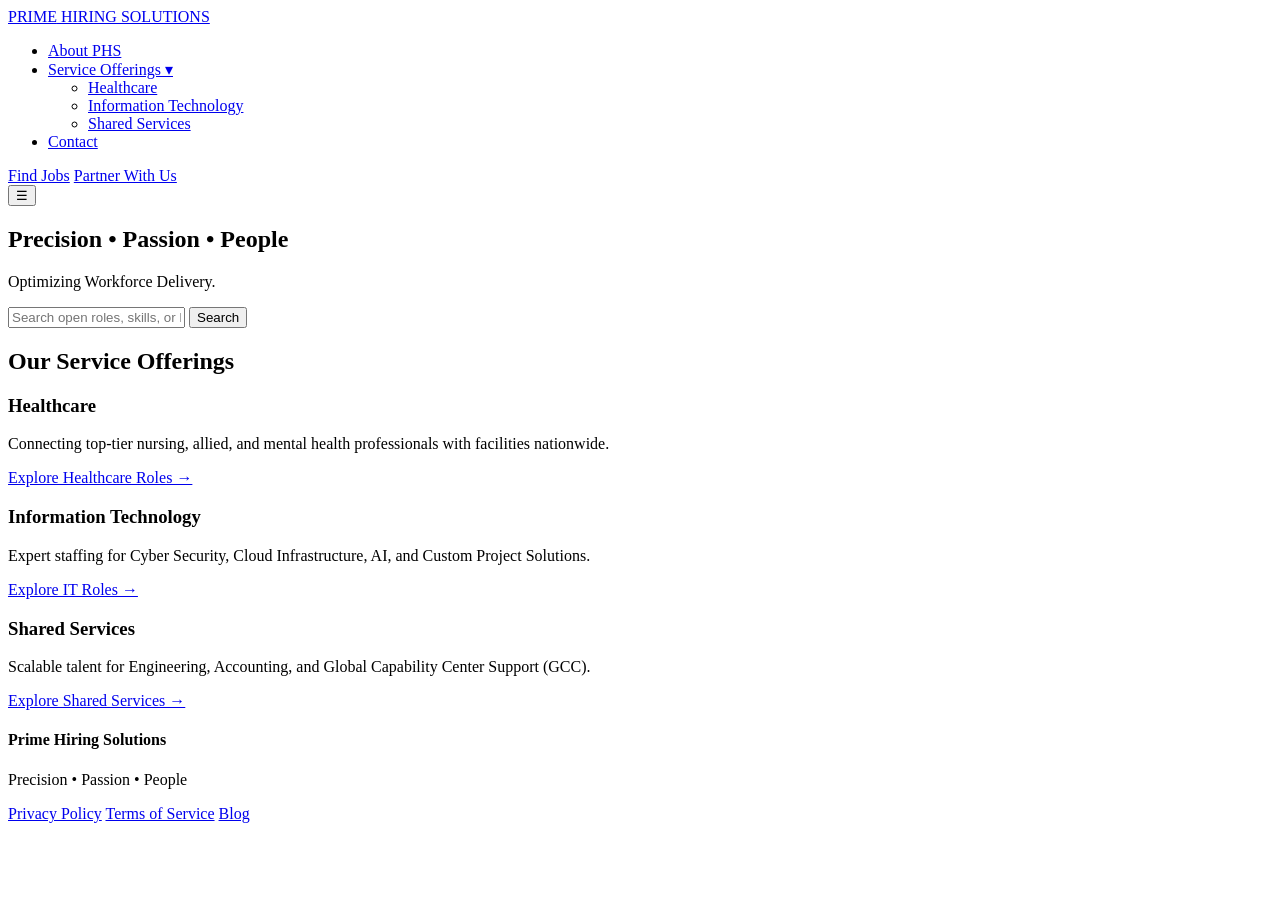
==== index.html @ 1eda15e0 "Rename gemini-code-1779419679469.html to index.html" ====
<!DOCTYPE html>
<html lang="en">
<head>
    <meta charset="UTF-8">
    <meta name="viewport" content="width=device-width, initial-scale=1.0">
    <title>Prime Hiring Solutions | Optimizing Workforce Delivery</title>
    <link rel="stylesheet" href="style.css">
</head>
<body>

    <header class="site-header">
        <div class="container nav-container">
            <div class="logo">
                <a href="#">
                    <span class="logo-text-blue">PRIME</span><span class="logo-text-teal"> HIRING SOLUTIONS</span>
                </a>
            </div>
            
            <nav class="main-nav">
                <ul class="nav-links">
                    <li><a href="#about">About PHS</a></li>
                    <li class="dropdown">
                        <a href="#services">Service Offerings ▾</a>
                        <ul class="dropdown-menu">
                            <li><a href="#healthcare">Healthcare</a></li>
                            <li><a href="#it">Information Technology</a></li>
                            <li><a href="#shared-services">Shared Services</a></li>
                        </ul>
                    </li>
                    <li><a href="#contact">Contact</a></li>
                </ul>
            </nav>

            <div class="header-actions">
                <a href="#find-jobs" class="btn btn-secondary">Find Jobs</a>
                <a href="#partner" class="btn btn-primary">Partner With Us</a>
            </div>

            <button class="mobile-menu-toggle" aria-label="Toggle menu">☰</button>
        </div>
    </header>

    <section class="hero">
        <div class="container hero-content">
            <h1>Precision • Passion • People</h1>
            <p class="subtitle">Optimizing Workforce Delivery.</p>
            <div class="hero-search">
                <input type="text" placeholder="Search open roles, skills, or locations...">
                <button class="btn btn-primary">Search</button>
            </div>
        </div>
    </section>

    <section id="services" class="services-section">
        <div class="container">
            <h2>Our Service Offerings</h2>
            <div class="service-grid">
                
                <div class="service-card">
                    <div class="card-indicator"></div>
                    <h3>Healthcare</h3>
                    <p>Connecting top-tier nursing, allied, and mental health professionals with facilities nationwide.</p>
                    <a href="#healthcare" class="text-link">Explore Healthcare Roles →</a>
                </div>

                <div class="service-card">
                    <div class="card-indicator"></div>
                    <h3>Information Technology</h3>
                    <p>Expert staffing for Cyber Security, Cloud Infrastructure, AI, and Custom Project Solutions.</p>
                    <a href="#it" class="text-link">Explore IT Roles →</a>
                </div>

                <div class="service-card">
                    <div class="card-indicator"></div>
                    <h3>Shared Services</h3>
                    <p>Scalable talent for Engineering, Accounting, and Global Capability Center Support (GCC).</p>
                    <a href="#shared-services" class="text-link">Explore Shared Services →</a>
                </div>

            </div>
        </div>
    </section>

    <footer class="site-footer">
        <div class="container footer-content">
            <div class="footer-brand">
                <h4>Prime Hiring Solutions</h4>
                <p>Precision • Passion • People</p>
            </div>
            <div class="footer-links">
                <a href="#privacy">Privacy Policy</a>
                <a href="#terms">Terms of Service</a>
                <a href="/blog">Blog</a> </div>
        </div>
    </footer>

    <script src="script.js"></script>
</body>
</html>
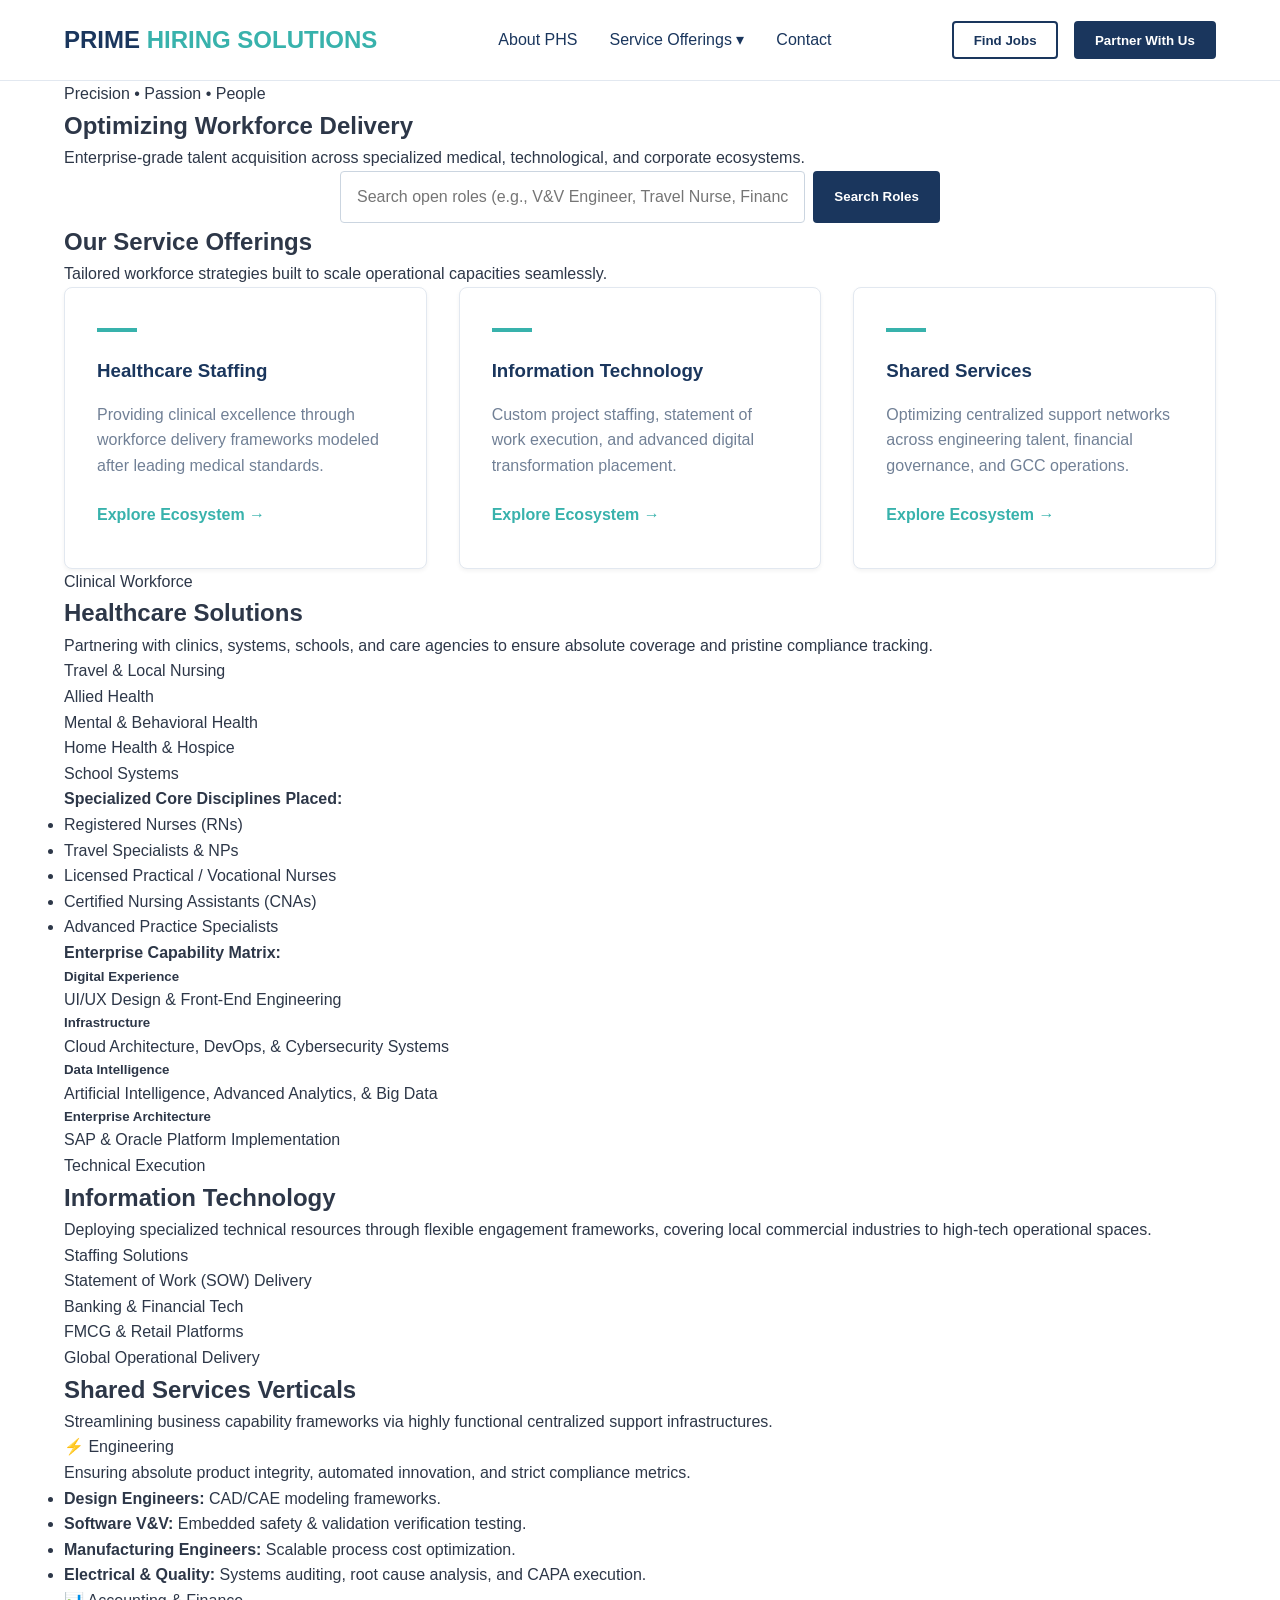
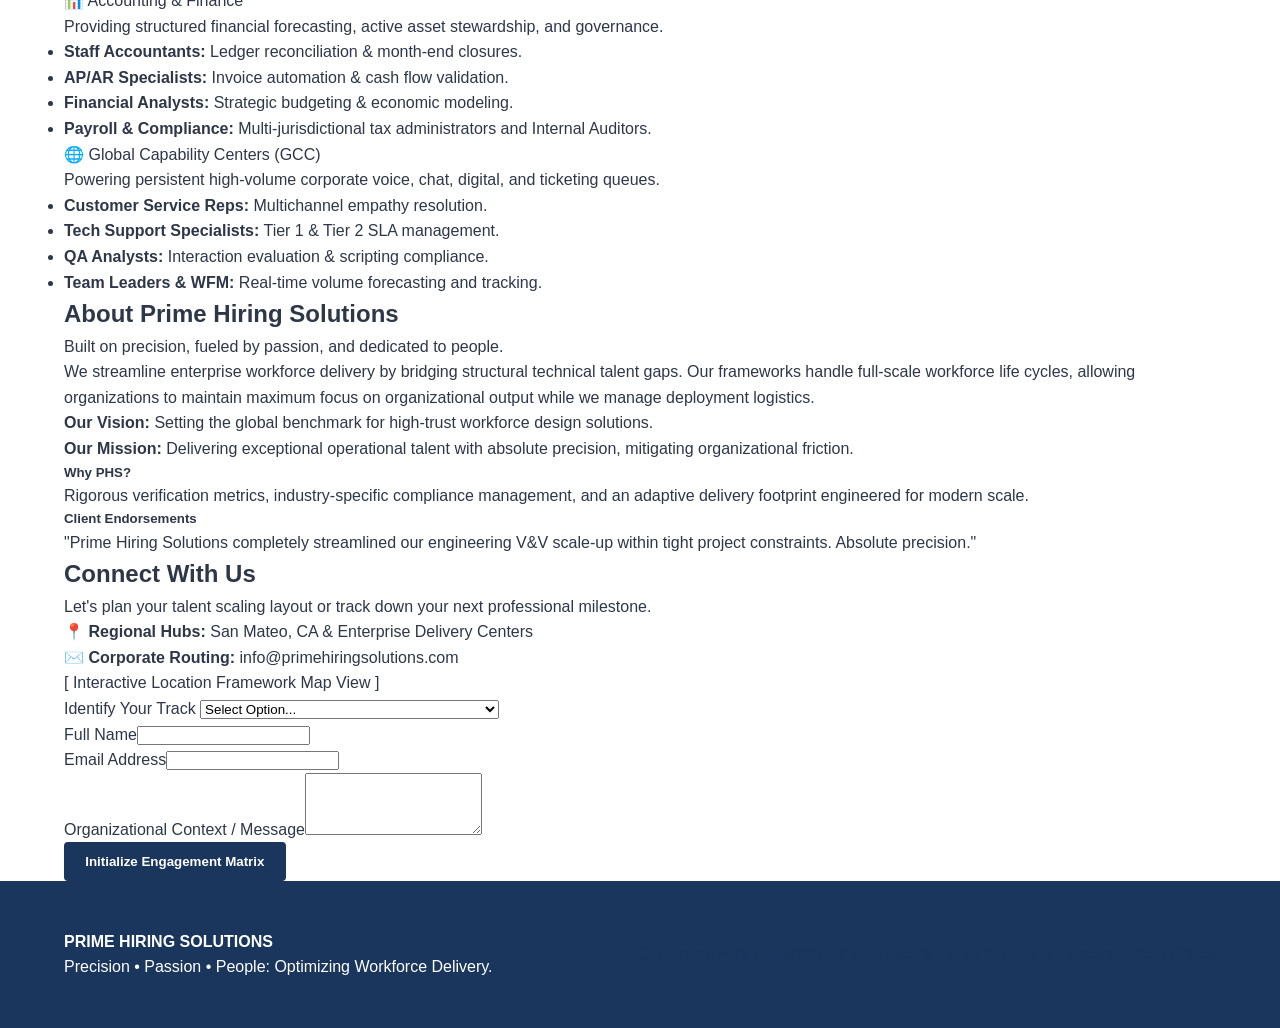
==== commit e85bf0b2: "Update index.html" ====
--- a/index.html
+++ b/index.html
@@ -3,7 +3,7 @@
 <head>
     <meta charset="UTF-8">
     <meta name="viewport" content="width=device-width, initial-scale=1.0">
-    <title>Prime Hiring Solutions | Optimizing Workforce Delivery</title>
+    <title>Prime Hiring Solutions | Precision • Passion • People</title>
     <link rel="stylesheet" href="style.css">
 </head>
 <body>
@@ -11,86 +11,254 @@
     <header class="site-header">
         <div class="container nav-container">
             <div class="logo">
-                <a href="#">
+                <a href="#home">
                     <span class="logo-text-blue">PRIME</span><span class="logo-text-teal"> HIRING SOLUTIONS</span>
                 </a>
             </div>
             
             <nav class="main-nav">
                 <ul class="nav-links">
-                    <li><a href="#about">About PHS</a></li>
+                    <li><a href="#about-section">About PHS</a></li>
                     <li class="dropdown">
-                        <a href="#services">Service Offerings ▾</a>
+                        <a href="#services-section" class="dropdown-toggle">Service Offerings ▾</a>
                         <ul class="dropdown-menu">
-                            <li><a href="#healthcare">Healthcare</a></li>
-                            <li><a href="#it">Information Technology</a></li>
-                            <li><a href="#shared-services">Shared Services</a></li>
+                            <li><a href="#healthcare-detail">Healthcare</a></li>
+                            <li><a href="#it-detail">Information Technology</a></li>
+                            <li><a href="#shared-detail">Shared Services</a></li>
                         </ul>
                     </li>
-                    <li><a href="#contact">Contact</a></li>
+                    <li><a href="#contact-section">Contact</a></li>
                 </ul>
             </nav>
 
             <div class="header-actions">
-                <a href="#find-jobs" class="btn btn-secondary">Find Jobs</a>
-                <a href="#partner" class="btn btn-primary">Partner With Us</a>
+                <button class="btn btn-secondary" onclick="scrollToSection('contact-section')">Find Jobs</button>
+                <button class="btn btn-primary" onclick="scrollToSection('contact-section')">Partner With Us</button>
             </div>
 
             <button class="mobile-menu-toggle" aria-label="Toggle menu">☰</button>
         </div>
     </header>
 
-    <section class="hero">
-        <div class="container hero-content">
-            <h1>Precision • Passion • People</h1>
-            <p class="subtitle">Optimizing Workforce Delivery.</p>
-            <div class="hero-search">
-                <input type="text" placeholder="Search open roles, skills, or locations...">
-                <button class="btn btn-primary">Search</button>
-            </div>
-        </div>
-    </section>
-
-    <section id="services" class="services-section">
-        <div class="container">
-            <h2>Our Service Offerings</h2>
-            <div class="service-grid">
-                
-                <div class="service-card">
-                    <div class="card-indicator"></div>
-                    <h3>Healthcare</h3>
-                    <p>Connecting top-tier nursing, allied, and mental health professionals with facilities nationwide.</p>
-                    <a href="#healthcare" class="text-link">Explore Healthcare Roles →</a>
-                </div>
-
-                <div class="service-card">
-                    <div class="card-indicator"></div>
-                    <h3>Information Technology</h3>
-                    <p>Expert staffing for Cyber Security, Cloud Infrastructure, AI, and Custom Project Solutions.</p>
-                    <a href="#it" class="text-link">Explore IT Roles →</a>
-                </div>
-
-                <div class="service-card">
-                    <div class="card-indicator"></div>
-                    <h3>Shared Services</h3>
-                    <p>Scalable talent for Engineering, Accounting, and Global Capability Center Support (GCC).</p>
-                    <a href="#shared-services" class="text-link">Explore Shared Services →</a>
-                </div>
-
-            </div>
-        </div>
-    </section>
+    <main>
+        
+        <section id="home" class="hero-viewport">
+            <div class="container hero-content">
+                <span class="motto-badge">Precision • Passion • People</span>
+                <h1>Optimizing Workforce Delivery</h1>
+                <p class="subtitle">Enterprise-grade talent acquisition across specialized medical, technological, and corporate ecosystems.</p>
+                <div class="hero-search">
+                    <input type="text" placeholder="Search open roles (e.g., V&V Engineer, Travel Nurse, Financial Analyst)...">
+                    <button class="btn btn-primary">Search Roles</button>
+                </div>
+            </div>
+        </section>
+
+        <section id="services-section" class="section-padding bg-white">
+            <div class="container">
+                <div class="section-header">
+                    <h2>Our Service Offerings</h2>
+                    <p>Tailored workforce strategies built to scale operational capacities seamlessly.</p>
+                </div>
+                <div class="service-grid">
+                    <div class="service-card" onclick="scrollToSection('healthcare-detail')">
+                        <div class="card-indicator"></div>
+                        <h3>Healthcare Staffing</h3>
+                        <p>Providing clinical excellence through workforce delivery frameworks modeled after leading medical standards.</p>
+                        <span class="text-link">Explore Ecosystem →</span>
+                    </div>
+                    <div class="service-card" onclick="scrollToSection('it-detail')">
+                        <div class="card-indicator"></div>
+                        <h3>Information Technology</h3>
+                        <p>Custom project staffing, statement of work execution, and advanced digital transformation placement.</p>
+                        <span class="text-link">Explore Ecosystem →</span>
+                    </div>
+                    <div class="service-card" onclick="scrollToSection('shared-detail')">
+                        <div class="card-indicator"></div>
+                        <h3>Shared Services</h3>
+                        <p>Optimizing centralized support networks across engineering talent, financial governance, and GCC operations.</p>
+                        <span class="text-link">Explore Ecosystem →</span>
+                    </div>
+                </div>
+            </div>
+        </section>
+
+        <section id="healthcare-detail" class="section-padding bg-light">
+            <div class="container">
+                <div class="segment-grid">
+                    <div class="segment-info">
+                        <span class="segment-tag">Clinical Workforce</span>
+                        <h2>Healthcare Solutions</h2>
+                        <p>Partnering with clinics, systems, schools, and care agencies to ensure absolute coverage and pristine compliance tracking.</p>
+                        <div class="sub-verticals">
+                            <div class="vertical-pill">Travel & Local Nursing</div>
+                            <div class="vertical-pill">Allied Health</div>
+                            <div class="vertical-pill">Mental & Behavioral Health</div>
+                            <div class="vertical-pill">Home Health & Hospice</div>
+                            <div class="vertical-pill">School Systems</div>
+                        </div>
+                    </div>
+                    <div class="segment-roles">
+                        <h4>Specialized Core Disciplines Placed:</h4>
+                        <ul class="role-list">
+                            <li>Registered Nurses (RNs)</li>
+                            <li>Travel Specialists & NPs</li>
+                            <li>Licensed Practical / Vocational Nurses</li>
+                            <li>Certified Nursing Assistants (CNAs)</li>
+                            <li>Advanced Practice Specialists</li>
+                        </ul>
+                    </div>
+                </div>
+            </div>
+        </section>
+
+        <section id="it-detail" class="section-padding bg-white">
+            <div class="container">
+                <div class="segment-grid inverse">
+                    <div class="segment-roles">
+                        <h4>Enterprise Capability Matrix:</h4>
+                        <div class="tech-matrix">
+                            <div class="matrix-box"><h5>Digital Experience</h5><p>UI/UX Design & Front-End Engineering</p></div>
+                            <div class="matrix-box"><h5>Infrastructure</h5><p>Cloud Architecture, DevOps, & Cybersecurity Systems</p></div>
+                            <div class="matrix-box"><h5>Data Intelligence</h5><p>Artificial Intelligence, Advanced Analytics, & Big Data</p></div>
+                            <div class="matrix-box"><h5>Enterprise Architecture</h5><p>SAP & Oracle Platform Implementation</p></div>
+                        </div>
+                    </div>
+                    <div class="segment-info">
+                        <span class="segment-tag">Technical Execution</span>
+                        <h2>Information Technology</h2>
+                        <p>Deploying specialized technical resources through flexible engagement frameworks, covering local commercial industries to high-tech operational spaces.</p>
+                        <div class="sub-verticals">
+                            <div class="vertical-pill">Staffing Solutions</div>
+                            <div class="vertical-pill">Statement of Work (SOW) Delivery</div>
+                            <div class="vertical-pill">Banking & Financial Tech</div>
+                            <div class="vertical-pill">FMCG & Retail Platforms</div>
+                        </div>
+                    </div>
+                </div>
+            </div>
+        </section>
+
+        <section id="shared-detail" class="section-padding bg-light">
+            <div class="container">
+                <div class="section-header center">
+                    <span class="segment-tag">Global Operational Delivery</span>
+                    <h2>Shared Services Verticals</h2>
+                    <p>Streamlining business capability frameworks via highly functional centralized support infrastructures.</p>
+                </div>
+                <div class="shared-grid">
+                    <div class="shared-column">
+                        <div class="column-header">⚡ Engineering</div>
+                        <p class="column-desc">Ensuring absolute product integrity, automated innovation, and strict compliance metrics.</p>
+                        <ul class="role-list density-high">
+                            <li><strong>Design Engineers:</strong> CAD/CAE modeling frameworks.</li>
+                            <li><strong>Software V&V:</strong> Embedded safety & validation verification testing.</li>
+                            <li><strong>Manufacturing Engineers:</strong> Scalable process cost optimization.</li>
+                            <li><strong>Electrical & Quality:</strong> Systems auditing, root cause analysis, and CAPA execution.</li>
+                        </ul>
+                    </div>
+                    <div class="shared-column">
+                        <div class="column-header">📊 Accounting & Finance</div>
+                        <p class="column-desc">Providing structured financial forecasting, active asset stewardship, and governance.</p>
+                        <ul class="role-list density-high">
+                            <li><strong>Staff Accountants:</strong> Ledger reconciliation & month-end closures.</li>
+                            <li><strong>AP/AR Specialists:</strong> Invoice automation & cash flow validation.</li>
+                            <li><strong>Financial Analysts:</strong> Strategic budgeting & economic modeling.</li>
+                            <li><strong>Payroll & Compliance:</strong> Multi-jurisdictional tax administrators and Internal Auditors.</li>
+                        </ul>
+                    </div>
+                    <div class="shared-column">
+                        <div class="column-header">🌐 Global Capability Centers (GCC)</div>
+                        <p class="column-desc">Powering persistent high-volume corporate voice, chat, digital, and ticketing queues.</p>
+                        <ul class="role-list density-high">
+                            <li><strong>Customer Service Reps:</strong> Multichannel empathy resolution.</li>
+                            <li><strong>Tech Support Specialists:</strong> Tier 1 & Tier 2 SLA management.</li>
+                            <li><strong>QA Analysts:</strong> Interaction evaluation & scripting compliance.</li>
+                            <li><strong>Team Leaders & WFM:</strong> Real-time volume forecasting and tracking.</li>
+                        </ul>
+                    </div>
+                </div>
+            </div>
+        </section>
+
+        <section id="about-section" class="section-padding bg-white">
+            <div class="container">
+                <div class="about-grid">
+                    <div class="about-main">
+                        <h2>About Prime Hiring Solutions</h2>
+                        <p class="lead">Built on precision, fueled by passion, and dedicated to people.</p>
+                        <p>We streamline enterprise workforce delivery by bridging structural technical talent gaps. Our frameworks handle full-scale workforce life cycles, allowing organizations to maintain maximum focus on organizational output while we manage deployment logistics.</p>
+                        <div class="pillars-layout">
+                            <div class="pillar-point"><strong>Our Vision:</strong> Setting the global benchmark for high-trust workforce design solutions.</div>
+                            <div class="pillar-point"><strong>Our Mission:</strong> Delivering exceptional operational talent with absolute precision, mitigating organizational friction.</div>
+                        </div>
+                    </div>
+                    <div class="about-sidebar">
+                        <div class="info-widget">
+                            <h5>Why PHS?</h5>
+                            <p>Rigorous verification metrics, industry-specific compliance management, and an adaptive delivery footprint engineered for modern scale.</p>
+                        </div>
+                        <div class="info-widget">
+                            <h5>Client Endorsements</h5>
+                            <blockquote class="testimonial-quote">
+                                "Prime Hiring Solutions completely streamlined our engineering V&V scale-up within tight project constraints. Absolute precision."
+                            </blockquote>
+                        </div>
+                    </div>
+                </div>
+            </div>
+        </section>
+
+        <section id="contact-section" class="section-padding bg-light">
+            <div class="container">
+                <div class="contact-wrapper">
+                    <div class="contact-details-panel">
+                        <h2>Connect With Us</h2>
+                        <p>Let's plan your talent scaling layout or track down your next professional milestone.</p>
+                        <div class="contact-meta">
+                            <div class="meta-item">📍 <strong>Regional Hubs:</strong> San Mateo, CA & Enterprise Delivery Centers</div>
+                            <div class="meta-item">✉️ <strong>Corporate Routing:</strong> info@primehiringsolutions.com</div>
+                        </div>
+                        <div class="map-container-mock">
+                            <div class="map-graphic">[ Interactive Location Framework Map View ]</div>
+                        </div>
+                    </div>
+                    <div class="contact-form-panel">
+                        <form onsubmit="event.preventDefault(); alert('Transmission Successful. An enterprise partner representative will follow up within 1 business hour.');">
+                            <div class="form-group">
+                                <label>Identify Your Track</label>
+                                <select required>
+                                    <option value="">Select Option...</option>
+                                    <option value="employer">I am an Employer seeking Workforce Solutions</option>
+                                    <option value="candidate">I am a Professional searching for Open Roles</option>
+                                </select>
+                            </div>
+                            <div class="form-row">
+                                <div class="form-group"><label>Full Name</label><input type="text" required></div>
+                                <div class="form-group"><label>Email Address</label><input type="email" required></div>
+                            </div>
+                            <div class="form-group"><label>Organizational Context / Message</label><textarea rows="4" required></textarea></div>
+                            <button type="submit" class="btn btn-primary full-width">Initialize Engagement Matrix</button>
+                        </form>
+                    </div>
+                </div>
+            </div>
+        </section>
+
+    </main>
 
     <footer class="site-footer">
         <div class="container footer-content">
             <div class="footer-brand">
-                <h4>Prime Hiring Solutions</h4>
-                <p>Precision • Passion • People</p>
-            </div>
-            <div class="footer-links">
-                <a href="#privacy">Privacy Policy</a>
-                <a href="#terms">Terms of Service</a>
-                <a href="/blog">Blog</a> </div>
+                <h4>PRIME HIRING SOLUTIONS</h4>
+                <p>Precision • Passion • People: Optimizing Workforce Delivery.</p>
+            </div>
+            <div class="footer-nav-block">
+                <a href="#about-section">Our Framework</a>
+                <a href="#services-section">Capability Directory</a>
+                <a href="#contact-section" class="highlight-link">Book Consult Meeting</a>
+                <a href="/blog" class="backend-editable">Corporate Blog (CMS)</a>
+            </div>
         </div>
     </footer>
 
--- a/style.css
+++ b/style.css
@@ -0,0 +1,282 @@
+/* Color Palette Variables */
+:root {
+    --white: #ffffff;
+    --dark-blue: #1A365D; /* Adjust hex to your exact brand blue */
+    --light-teal: #38B2AC; /* Adjust hex to your exact brand teal */
+    --light-gray: #F7FAFC;
+    --text-main: #2D3748;
+    --text-muted: #718096;
+}
+
+/* Base Reset & Typography */
+* {
+    margin: 0;
+    padding: 0;
+    box-sizing: border-box;
+}
+
+body {
+    font-family: 'Segoe UI', Roboto, Helvetica, Arial, sans-serif;
+    background-color: var(--white);
+    color: var(--text-main);
+    line-height: 1.6;
+}
+
+a {
+    text-decoration: none;
+    color: var(--dark-blue);
+    transition: color 0.3s ease;
+}
+
+a:hover {
+    color: var(--light-teal);
+}
+
+.container {
+    width: 90%;
+    max-width: 1200px;
+    margin: 0 auto;
+}
+
+/* Header & Navigation */
+.site-header {
+    background-color: var(--white);
+    border-bottom: 1px solid #E2E8F0;
+    position: sticky;
+    top: 0;
+    z-index: 1000;
+}
+
+.nav-container {
+    display: flex;
+    justify-content: space-between;
+    align-items: center;
+    height: 80px;
+}
+
+.logo a {
+    font-size: 1.5rem;
+    font-weight: 700;
+}
+
+.logo-text-blue { color: var(--dark-blue); }
+.logo-text-teal { color: var(--light-teal); }
+
+.nav-links {
+    display: flex;
+    list-style: none;
+    gap: 2rem;
+}
+
+.nav-links a {
+    font-weight: 500;
+}
+
+/* Dropdown Menu */
+.dropdown {
+    position: relative;
+}
+
+.dropdown-menu {
+    display: none;
+    position: absolute;
+    top: 100%;
+    left: 0;
+    background-color: var(--white);
+    box-shadow: 0 4px 6px rgba(0,0,0,0.1);
+    list-style: none;
+    min-width: 200px;
+    border-radius: 4px;
+    padding: 0.5rem 0;
+}
+
+.dropdown:hover .dropdown-menu {
+    display: block;
+}
+
+.dropdown-menu li a {
+    display: block;
+    padding: 0.75rem 1.5rem;
+}
+
+.dropdown-menu li a:hover {
+    background-color: var(--light-gray);
+}
+
+/* Buttons */
+.btn {
+    padding: 0.6rem 1.2rem;
+    border-radius: 4px;
+    font-weight: 600;
+    cursor: pointer;
+    transition: all 0.3s ease;
+    display: inline-block;
+}
+
+.btn-primary {
+    background-color: var(--dark-blue);
+    color: var(--white);
+    border: 2px solid var(--dark-blue);
+}
+
+.btn-primary:hover {
+    background-color: var(--light-teal);
+    border-color: var(--light-teal);
+    color: var(--white);
+}
+
+.btn-secondary {
+    background-color: transparent;
+    color: var(--dark-blue);
+    border: 2px solid var(--dark-blue);
+}
+
+.btn-secondary:hover {
+    background-color: var(--light-gray);
+}
+
+.header-actions {
+    display: flex;
+    gap: 1rem;
+}
+
+.mobile-menu-toggle {
+    display: none;
+    background: none;
+    border: none;
+    font-size: 1.5rem;
+    cursor: pointer;
+    color: var(--dark-blue);
+}
+
+/* Hero Section */
+.hero {
+    background-color: var(--light-gray);
+    padding: 6rem 0;
+    text-align: center;
+    border-bottom: 4px solid var(--light-teal);
+}
+
+.hero h1 {
+    font-size: 3rem;
+    color: var(--dark-blue);
+    margin-bottom: 1rem;
+}
+
+.hero .subtitle {
+    font-size: 1.25rem;
+    color: var(--text-muted);
+    margin-bottom: 2.5rem;
+}
+
+.hero-search {
+    display: flex;
+    max-width: 600px;
+    margin: 0 auto;
+    gap: 0.5rem;
+}
+
+.hero-search input {
+    flex-grow: 1;
+    padding: 1rem;
+    border: 1px solid #CBD5E0;
+    border-radius: 4px;
+    font-size: 1rem;
+}
+
+/* Services Grid */
+.services-section {
+    padding: 5rem 0;
+}
+
+.services-section h2 {
+    text-align: center;
+    color: var(--dark-blue);
+    margin-bottom: 3rem;
+    font-size: 2rem;
+}
+
+.service-grid {
+    display: grid;
+    grid-template-columns: repeat(auto-fit, minmax(300px, 1fr));
+    gap: 2rem;
+}
+
+.service-card {
+    background: var(--white);
+    border: 1px solid #E2E8F0;
+    border-radius: 8px;
+    padding: 2.5rem 2rem;
+    position: relative;
+    box-shadow: 0 2px 4px rgba(0,0,0,0.05);
+    transition: transform 0.3s ease, box-shadow 0.3s ease;
+}
+
+.service-card:hover {
+    transform: translateY(-5px);
+    box-shadow: 0 10px 15px rgba(0,0,0,0.1);
+}
+
+.card-indicator {
+    width: 40px;
+    height: 4px;
+    background-color: var(--light-teal);
+    margin-bottom: 1.5rem;
+}
+
+.service-card h3 {
+    color: var(--dark-blue);
+    margin-bottom: 1rem;
+}
+
+.service-card p {
+    color: var(--text-muted);
+    margin-bottom: 1.5rem;
+}
+
+.text-link {
+    font-weight: 600;
+    color: var(--light-teal);
+}
+
+/* Footer */
+.site-footer {
+    background-color: var(--dark-blue);
+    color: var(--white);
+    padding: 3rem 0;
+}
+
+.footer-content {
+    display: flex;
+    justify-content: space-between;
+    align-items: center;
+    flex-wrap: wrap;
+}
+
+.footer-links a {
+    color: var(--white);
+    margin-left: 1.5rem;
+}
+
+.footer-links a:hover {
+    color: var(--light-teal);
+}
+
+/* Responsive Design */
+@media (max-width: 900px) {
+    .nav-links, .header-actions {
+        display: none; /* Handled by JS for mobile */
+    }
+    
+    .mobile-menu-toggle {
+        display: block;
+    }
+    
+    .hero h1 {
+        font-size: 2.2rem;
+    }
+    
+    .hero-search {
+        flex-direction: column;
+    }
+}
